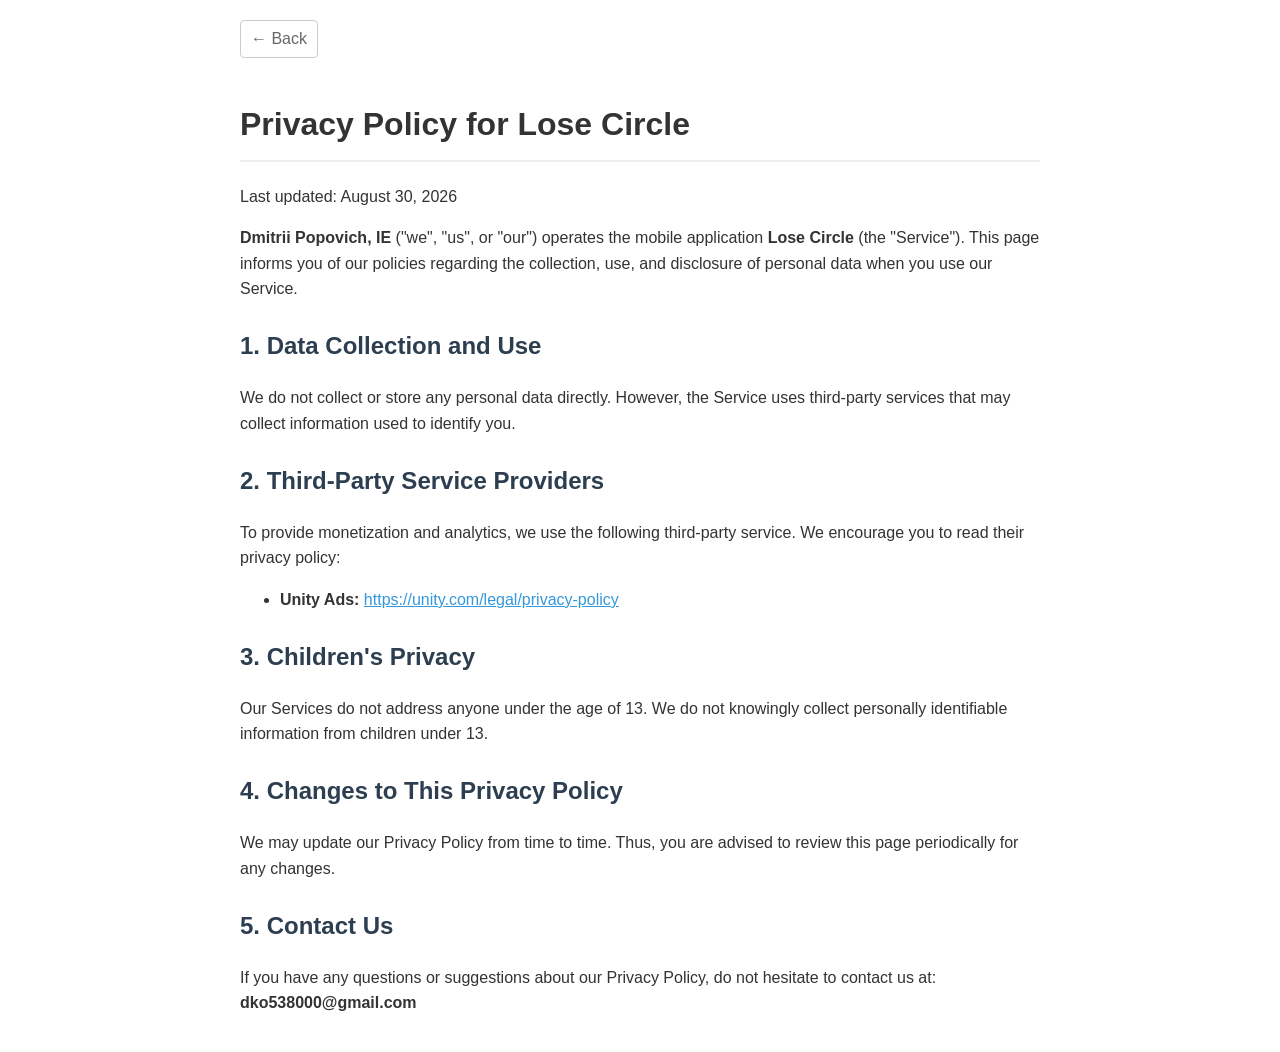
==== privacy-lose-circle.html @ 1f4384f2 "Add privacy policy page for Lose Circle" ====
<!DOCTYPE html>
<html lang="en">
<head>
    <meta charset="UTF-8">
    <meta name="viewport" content="width=device-width, initial-scale=1.0">
    <title>Privacy Policy - Lose Circle</title>
    <style>
        body { font-family: sans-serif; line-height: 1.6; max-width: 800px; margin: 0 auto; padding: 20px; color: #333; }
        h1 { border-bottom: 2px solid #eee; padding-bottom: 10px; }
        h2 { color: #2c3e50; margin-top: 25px; }
        a { color: #3498db; }
        .back-btn { display: inline-block; margin-bottom: 20px; text-decoration: none; color: #666; border: 1px solid #ccc; padding: 5px 10px; border-radius: 4px; }
    </style>
</head>
<body>
    <a href="index.html" class="back-btn">← Back</a>
    <h1>Privacy Policy for Lose Circle</h1>
    <p>Last updated: August 30, 2026</p>
    <p><strong>Dmitrii Popovich, IE</strong> ("we", "us", or "our") operates the mobile application <strong>Lose Circle</strong> (the "Service"). This page informs you of our policies regarding the collection, use, and disclosure of personal data when you use our Service.</p>

    <h2>1. Data Collection and Use</h2>
    <p>We do not collect or store any personal data directly. However, the Service uses third-party services that may collect information used to identify you.</p>

    <h2>2. Third-Party Service Providers</h2>
    <p>To provide monetization and analytics, we use the following third-party service. We encourage you to read their privacy policy:</p>
    <ul>
        <li><strong>Unity Ads:</strong> <a href="https://unity.com/legal/privacy-policy" target="_blank">https://unity.com/legal/privacy-policy</a></li>
    </ul>

    <h2>3. Children's Privacy</h2>
    <p>Our Services do not address anyone under the age of 13. We do not knowingly collect personally identifiable information from children under 13.</p>

    <h2>4. Changes to This Privacy Policy</h2>
    <p>We may update our Privacy Policy from time to time. Thus, you are advised to review this page periodically for any changes.</p>

    <h2>5. Contact Us</h2>
    <p>If you have any questions or suggestions about our Privacy Policy, do not hesitate to contact us at: <strong>dko538000@gmail.com</strong></p>
</body>
</html>
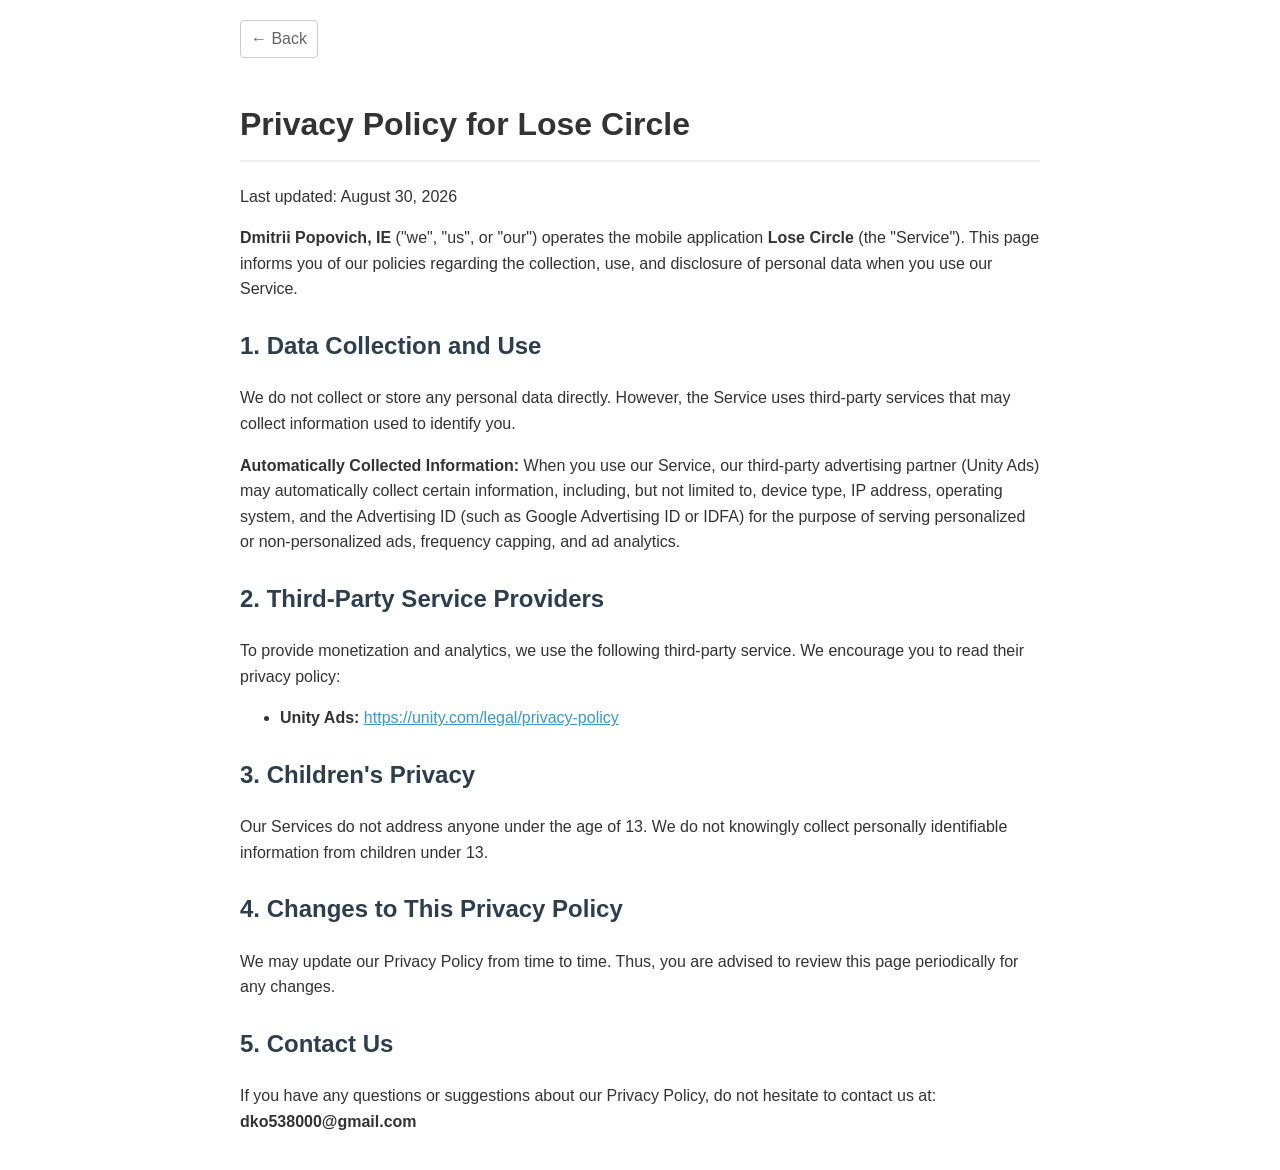
==== commit b42de2ff: "Update privacy policy with data collection details Added information about automatically collected d" ====
--- a/privacy-lose-circle.html
+++ b/privacy-lose-circle.html
@@ -20,6 +20,7 @@
 
     <h2>1. Data Collection and Use</h2>
     <p>We do not collect or store any personal data directly. However, the Service uses third-party services that may collect information used to identify you.</p>
+    <p><strong>Automatically Collected Information:</strong> When you use our Service, our third-party advertising partner (Unity Ads) may automatically collect certain information, including, but not limited to, device type, IP address, operating system, and the Advertising ID (such as Google Advertising ID or IDFA) for the purpose of serving personalized or non-personalized ads, frequency capping, and ad analytics.</p>
 
     <h2>2. Third-Party Service Providers</h2>
     <p>To provide monetization and analytics, we use the following third-party service. We encourage you to read their privacy policy:</p>
